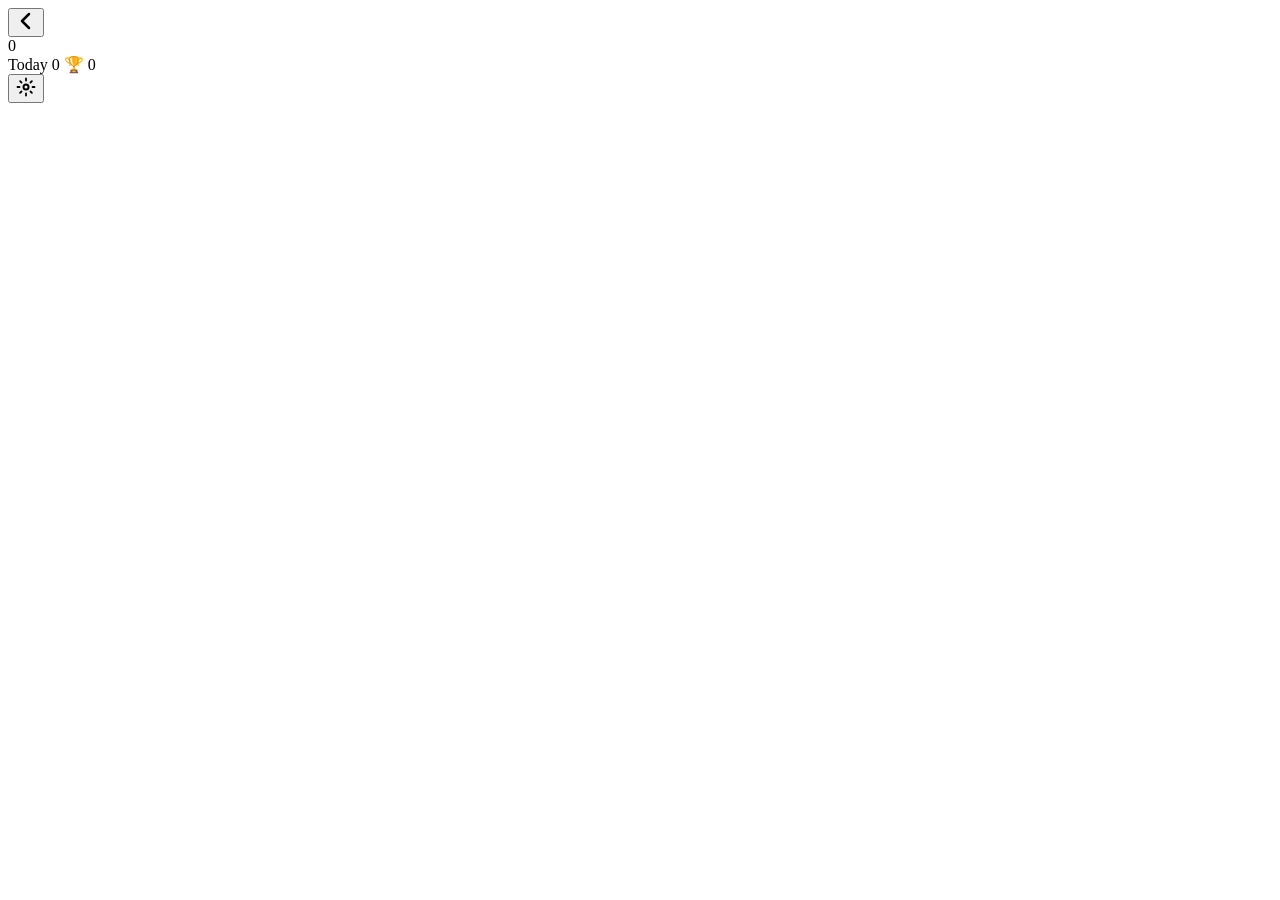
==== index.html @ 977eea9a "rename: game renamed to Burokeshoku - index.html: <title> updated to "Burokeshoku" - README.md: head" ====
<!DOCTYPE html>
<html lang="en">
<head>
  <meta charset="UTF-8">
  <meta name="viewport" content="width=device-width, initial-scale=1.0, maximum-scale=1.0, user-scalable=no">
  <meta name="apple-mobile-web-app-capable" content="yes">
  <meta name="apple-mobile-web-app-status-bar-style" content="default">
  <meta name="theme-color" content="#f2f2f7">
  <title>Burokeshoku</title>
  <link rel="stylesheet" href="styles.css">
</head>
<body>
  <div id="app">

    <!-- Header -->
    <header id="hdr">
      <button class="icon-btn" id="btn-back" aria-label="Back">
        <svg width="20" height="20" viewBox="0 0 20 20" fill="none">
          <path d="M13 3L6 10L13 17" stroke="currentColor" stroke-width="2.5" stroke-linecap="round" stroke-linejoin="round"/>
        </svg>
      </button>
      <div id="score-wrap">
        <div id="score-main">0</div>
        <div id="score-sub">
          <span>Today&nbsp;<span id="today-val">0</span></span>
          <span>🏆&nbsp;<span id="best-val">0</span></span>
        </div>
      </div>
      <button class="icon-btn" id="btn-settings" aria-label="Settings">
        <svg width="20" height="20" viewBox="0 0 20 20" fill="none">
          <circle cx="10" cy="10" r="2.5" stroke="currentColor" stroke-width="2"/>
          <path d="M10 1.5v2M10 16.5v2M1.5 10h2M16.5 10h2M4.1 4.1l1.4 1.4M14.5 14.5l1.4 1.4M4.1 15.9l1.4-1.4M14.5 5.5l1.4-1.4" stroke="currentColor" stroke-width="1.8" stroke-linecap="round"/>
        </svg>
      </button>
    </header>

    <!-- Main play area -->
    <main id="main">

      <!-- Board -->
      <div id="board-wrap">
        <div id="board"></div>
      </div>

      <!-- Training panel (hidden by default) -->
      <div id="training-panel" hidden>
        <div id="health-row">
          <span class="metric" id="m-holes">Holes&nbsp;<b>0</b></span>
          <span class="metric" id="m-lanes">Lanes&nbsp;<b>18</b></span>
          <span class="metric" id="m-centre">Centre&nbsp;<b>ok</b></span>
          <span class="metric" id="m-combo">Combo&nbsp;<b>0</b></span>
        </div>
        <div id="strategy-note"></div>
        <div id="move-eval"></div>
        <div id="train-btns">
          <button class="pill-btn" id="btn-hint">💡 Hint</button>
          <button class="pill-btn" id="btn-restart">↺ Restart</button>
        </div>
      </div>

      <!-- Piece rack -->
      <div id="rack">
        <div class="slot" id="slot-0"></div>
        <div class="slot" id="slot-1"></div>
        <div class="slot" id="slot-2"></div>
      </div>

    </main>

    <!-- Settings overlay -->
    <div id="ov-settings" class="overlay" hidden>
      <div class="ov-card">
        <h2>Settings</h2>
        <label class="tog-row">
          <span>Training Mode</span>
          <span class="tog-wrap">
            <input type="checkbox" id="chk-training">
            <span class="tog-track"><span class="tog-thumb"></span></span>
          </span>
        </label>
        <button class="pill-btn wide" id="btn-done">Done</button>
      </div>
    </div>

    <!-- Game-over overlay -->
    <div id="ov-gameover" class="overlay" hidden>
      <div class="ov-card">
        <h2>Game Over</h2>
        <p id="go-score"></p>
        <p id="go-best"></p>
        <button class="pill-btn wide" id="btn-new">New Game</button>
      </div>
    </div>

  </div><!-- #app -->

  <script src="app.js"></script>
</body>
</html>
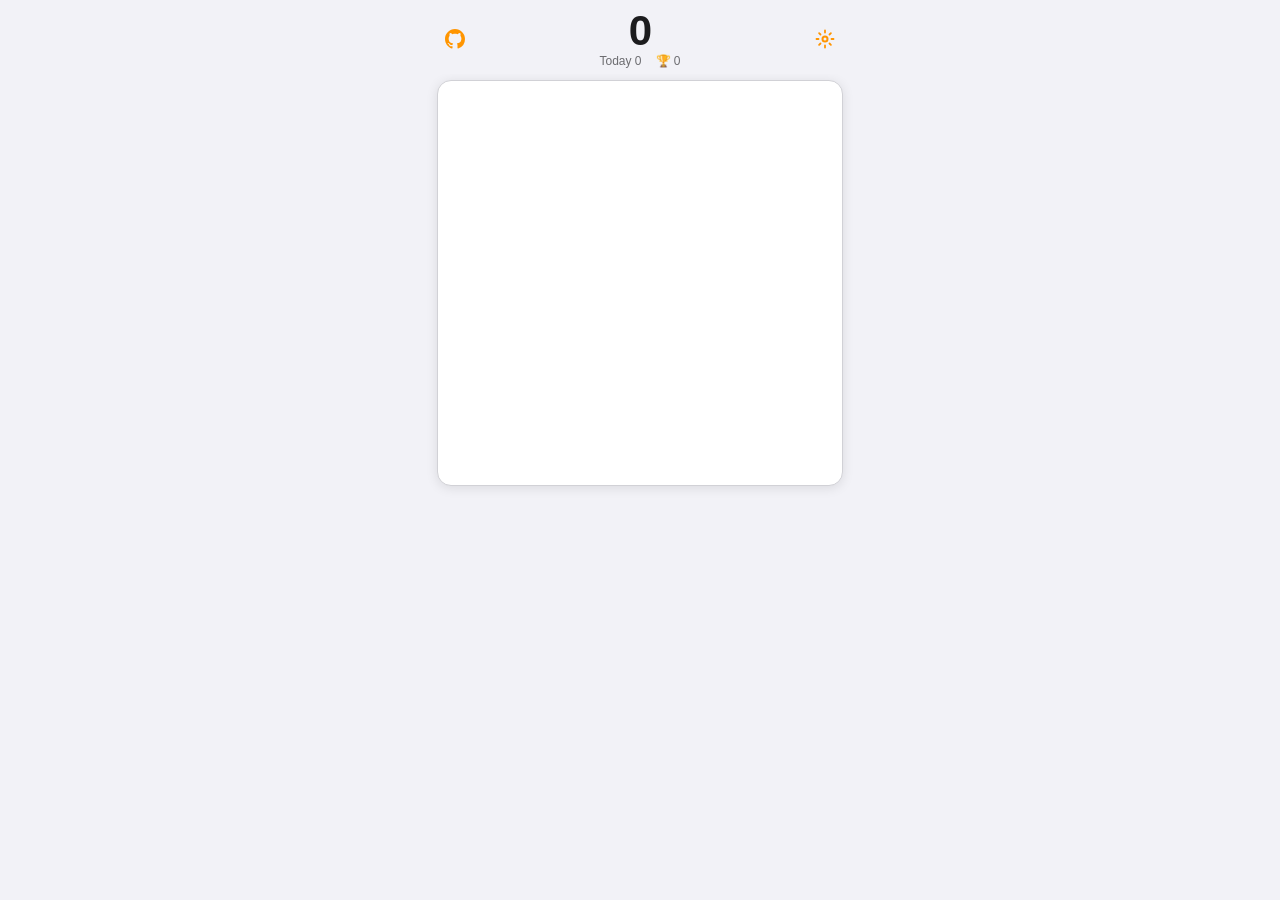
==== commit 1f2bf2e4: "Fix PR preview: drop workflow_run split, use direct pull_request trigger (#12) * Initial plan  * Fix" ====
--- a/index.html
+++ b/index.html
@@ -5,7 +5,11 @@
   <meta name="viewport" content="width=device-width, initial-scale=1.0, maximum-scale=1.0, user-scalable=no">
   <meta name="apple-mobile-web-app-capable" content="yes">
   <meta name="apple-mobile-web-app-status-bar-style" content="default">
+  <meta name="apple-mobile-web-app-title" content="Burokeshoku">
+  <meta name="mobile-web-app-capable" content="yes">
   <meta name="theme-color" content="#f2f2f7">
+  <link rel="manifest" href="manifest.json">
+  <link rel="apple-touch-icon" href="icon-192.png">
   <title>Burokeshoku</title>
   <link rel="stylesheet" href="styles.css">
 </head>
@@ -14,11 +18,11 @@
 
     <!-- Header -->
     <header id="hdr">
-      <button class="icon-btn" id="btn-back" aria-label="Back">
-        <svg width="20" height="20" viewBox="0 0 20 20" fill="none">
-          <path d="M13 3L6 10L13 17" stroke="currentColor" stroke-width="2.5" stroke-linecap="round" stroke-linejoin="round"/>
+      <a class="icon-btn" href="https://github.com/Bigalan09/burokeshoku" target="_blank" rel="noopener noreferrer" aria-label="GitHub repository">
+        <svg width="20" height="20" viewBox="0 0 16 16" fill="currentColor">
+          <path d="M8 0C3.58 0 0 3.58 0 8c0 3.54 2.29 6.53 5.47 7.59.4.07.55-.17.55-.38 0-.19-.01-.82-.01-1.49-2.01.37-2.53-.49-2.69-.94-.09-.23-.48-.94-.82-1.13-.28-.15-.68-.52-.01-.53.63-.01 1.08.58 1.23.82.72 1.21 1.87.87 2.33.66.07-.52.28-.87.51-1.07-1.78-.2-3.64-.89-3.64-3.95 0-.87.31-1.59.82-2.15-.08-.2-.36-1.02.08-2.12 0 0 .67-.21 2.2.82.64-.18 1.32-.27 2-.27s1.36.09 2 .27c1.53-1.04 2.2-.82 2.2-.82.44 1.1.16 1.92.08 2.12.51.56.82 1.27.82 2.15 0 3.07-1.87 3.75-3.65 3.95.29.25.54.73.54 1.48 0 1.07-.01 1.93-.01 2.2 0 .21.15.46.55.38A8.01 8.01 0 0016 8c0-4.42-3.58-8-8-8z"/>
         </svg>
-      </button>
+      </a>
       <div id="score-wrap">
         <div id="score-main">0</div>
         <div id="score-sub">
@@ -59,11 +63,7 @@
       </div>
 
       <!-- Piece rack -->
-      <div id="rack">
-        <div class="slot" id="slot-0"></div>
-        <div class="slot" id="slot-1"></div>
-        <div class="slot" id="slot-2"></div>
-      </div>
+      <div id="rack"></div>
 
     </main>
 
@@ -78,7 +78,43 @@
             <span class="tog-track"><span class="tog-thumb"></span></span>
           </span>
         </label>
+        <label class="tog-row">
+          <span>Extended Pieces</span>
+          <span class="tog-wrap">
+            <input type="checkbox" id="chk-extended">
+            <span class="tog-track"><span class="tog-thumb"></span></span>
+          </span>
+        </label>
+        <label class="tog-row">
+          <span>Dark Mode</span>
+          <span class="tog-wrap">
+            <input type="checkbox" id="chk-dark">
+            <span class="tog-track"><span class="tog-thumb"></span></span>
+          </span>
+        </label>
+        <div class="setting-row">
+          <span>Block Colour</span>
+          <select id="sel-color">
+            <option value="orange">🟠 Orange</option>
+            <option value="blue">🔵 Blue</option>
+            <option value="green">🟢 Green</option>
+            <option value="purple">🟣 Purple</option>
+            <option value="red">🔴 Red</option>
+            <option value="teal">💎 Teal</option>
+            <option value="pink">💗 Pink</option>
+            <option value="random">🎲 Random</option>
+          </select>
+        </div>
+        <div class="setting-row">
+          <span>Pieces per Round</span>
+          <select id="sel-rack">
+            <option value="1">1</option>
+            <option value="2">2</option>
+            <option value="3" selected>3</option>
+          </select>
+        </div>
         <button class="pill-btn wide" id="btn-done">Done</button>
+        <button class="pill-btn wide danger" id="btn-clear-data">🗑️ Clear All Data</button>
       </div>
     </div>
 
@@ -95,5 +131,26 @@
   </div><!-- #app -->
 
   <script src="app.js"></script>
+  <script>
+    if ('serviceWorker' in navigator) {
+      // Capture whether a SW was already controlling this page before we register.
+      // Used below to distinguish a first-install (no reload needed) from an update.
+      const hadController = !!navigator.serviceWorker.controller;
+
+      window.addEventListener('load', () => {
+        navigator.serviceWorker.register('sw.js');
+      });
+
+      // When a new SW takes over (skipWaiting + clients.claim), reload so the
+      // user immediately sees the fresh assets instead of the stale cached ones.
+      let refreshing = false;
+      navigator.serviceWorker.addEventListener('controllerchange', () => {
+        if (hadController && !refreshing) {
+          refreshing = true;
+          window.location.reload();
+        }
+      });
+    }
+  </script>
 </body>
 </html>
--- a/styles.css
+++ b/styles.css
@@ -0,0 +1,356 @@
+/* ===== Reset & base ===== */
+*, *::before, *::after { box-sizing: border-box; margin: 0; padding: 0; }
+
+:root {
+  --bg:        #f2f2f7;
+  --bg-card:   #ffffff;
+  --border:    #d1d1d6;
+  --text:      #1c1c1e;
+  --text-2:    #6c6c70;
+  --accent:    #ff9500;
+  --accent-dk: #e07800;
+  --orange-hi: #ffb340;
+  --cell-alt:  rgba(0,0,0,0.04);
+  --preview-ok:  rgba(80,200,80,0.45);
+  --preview-bad: rgba(220,50,50,0.35);
+  --preview-clr: rgba(255,215,0,0.55);
+  --hint-cell:   rgba(90,150,255,0.55);
+  --radius:    14px;
+  --rack-cell: 18px;
+}
+
+html, body {
+  height: 100%;
+  background: var(--bg);
+  color: var(--text);
+  font-family: -apple-system, BlinkMacSystemFont, "Segoe UI", sans-serif;
+  -webkit-tap-highlight-color: transparent;
+  overflow: hidden;
+  touch-action: none;
+  user-select: none;
+  -webkit-user-select: none;
+}
+
+#app {
+  display: flex;
+  flex-direction: column;
+  height: 100vh;      /* fallback for older browsers */
+  height: 100dvh;     /* dynamic viewport – avoids iOS URL-bar overlap */
+  max-width: 430px;
+  margin: 0 auto;
+  overflow: hidden;
+}
+
+/* ===== Header ===== */
+#hdr {
+  display: flex;
+  align-items: center;
+  padding: 10px 12px 6px;
+  flex-shrink: 0;
+}
+
+.icon-btn {
+  width: 36px;
+  height: 36px;
+  border: none;
+  background: none;
+  color: var(--accent);
+  cursor: pointer;
+  display: flex;
+  align-items: center;
+  justify-content: center;
+  border-radius: 8px;
+  flex-shrink: 0;
+  -webkit-tap-highlight-color: transparent;
+}
+.icon-btn:active { opacity: 0.6; }
+
+#score-wrap {
+  flex: 1;
+  text-align: center;
+}
+
+#score-main {
+  font-size: clamp(32px, 9vw, 42px);
+  font-weight: 700;
+  line-height: 1;
+  color: var(--text);
+  letter-spacing: -1px;
+}
+
+#score-sub {
+  display: flex;
+  justify-content: center;
+  gap: 14px;
+  font-size: 12px;
+  color: var(--text-2);
+  margin-top: 2px;
+}
+
+/* ===== Main ===== */
+#main {
+  flex: 1;
+  display: flex;
+  flex-direction: column;
+  align-items: center;
+  padding: 6px 12px 10px;
+  gap: 8px;
+  overflow: hidden;
+  min-height: 0;
+}
+
+/* ===== Board ===== */
+#board-wrap {
+  flex-shrink: 0;
+  width: min(100%, calc(100dvh - 220px));
+  aspect-ratio: 1;
+  border-radius: var(--radius);
+  background: var(--bg-card);
+  box-shadow: 0 2px 12px rgba(0,0,0,0.10);
+  border: 1.5px solid var(--border);
+  padding: 4px;
+  overflow: hidden;
+}
+
+#board {
+  width: 100%;
+  height: 100%;
+  display: grid;
+  grid-template-columns: repeat(9, 1fr);
+  grid-template-rows: repeat(9, 1fr);
+  gap: 0;
+}
+
+.cell {
+  border: 0.5px solid rgba(0,0,0,0.07);
+  transition: background 0.07s;
+  position: relative;
+}
+
+.cell.cell-alt { background: var(--cell-alt); }
+
+.cell.filled {
+  background: var(--accent);
+  background: linear-gradient(145deg, var(--orange-hi) 0%, var(--accent) 50%, var(--accent-dk) 100%);
+  box-shadow: inset 0 1px 2px rgba(255,255,255,0.45),
+              inset 0 -1px 2px rgba(0,0,0,0.20);
+  border-color: var(--accent-dk);
+  border-radius: 2px;
+}
+
+.cell.preview-ok  { background: var(--preview-ok) !important; border-radius: 2px; }
+.cell.preview-bad { background: var(--preview-bad) !important; border-radius: 2px; }
+.cell.preview-clr { background: var(--preview-clr) !important; border-radius: 2px; }
+.cell.hint-cell   { background: var(--hint-cell) !important; border-radius: 2px; }
+
+/* Box separators – heavier lines every 3 cells */
+.cell[data-c="2"], .cell[data-c="5"] { border-right: 1.5px solid rgba(0,0,0,0.18); }
+.cell[data-r="2"], .cell[data-r="5"] { border-bottom: 1.5px solid rgba(0,0,0,0.18); }
+
+/* Clear animation */
+@keyframes clearPop {
+  0%   { transform: scale(1);    opacity: 1; }
+  40%  { transform: scale(1.15); opacity: 0.9; }
+  100% { transform: scale(0);    opacity: 0; }
+}
+.cell.clearing {
+  animation: clearPop 0.32s ease-in forwards;
+}
+
+/* ===== Training panel ===== */
+#training-panel {
+  width: 100%;
+  background: var(--bg-card);
+  border-radius: var(--radius);
+  border: 1px solid var(--border);
+  padding: 8px 12px;
+  font-size: 13px;
+  flex-shrink: 0;
+}
+
+#health-row {
+  display: flex;
+  gap: 10px;
+  flex-wrap: wrap;
+  margin-bottom: 4px;
+}
+
+.metric {
+  background: var(--bg);
+  border-radius: 6px;
+  padding: 2px 8px;
+  font-size: 12px;
+  color: var(--text-2);
+}
+.metric b { color: var(--text); }
+
+#strategy-note {
+  font-size: 12px;
+  color: var(--text-2);
+  margin: 3px 0;
+  min-height: 16px;
+}
+
+#move-eval {
+  font-size: 12px;
+  color: #2c7a2c;
+  min-height: 14px;
+  margin-bottom: 4px;
+}
+
+#train-btns {
+  display: flex;
+  gap: 8px;
+}
+
+/* ===== Rack ===== */
+#rack {
+  display: flex;
+  justify-content: space-around;
+  align-items: center;
+  width: 100%;
+  flex-shrink: 0;
+  padding: 6px 0;
+  gap: 4px;
+}
+
+.slot {
+  flex: 1;
+  min-height: 80px;
+  display: flex;
+  align-items: center;
+  justify-content: center;
+  cursor: grab;
+  touch-action: none;
+  transition: opacity 0.15s;
+}
+
+.slot.used    { opacity: 0; pointer-events: none; }
+.slot.dragging { opacity: 0.35; }
+.slot.hint-slot .piece-block { box-shadow: 0 0 0 2px #4a90e2, 0 2px 6px rgba(0,0,0,0.25) !important; }
+
+.piece-inner { position: relative; }
+
+.piece-block {
+  position: absolute;
+  background: linear-gradient(145deg, var(--orange-hi) 0%, var(--accent) 55%, var(--accent-dk) 100%);
+  border-radius: 3px;
+  box-shadow: inset 0 1px 2px rgba(255,255,255,0.5),
+              inset 0 -1px 2px rgba(0,0,0,0.20),
+              0 2px 4px rgba(0,0,0,0.18);
+}
+
+/* ===== Drag ghost ===== */
+.ghost {
+  position: fixed;
+  pointer-events: none;
+  z-index: 1000;
+  opacity: 0.88;
+}
+
+.ghost-block {
+  position: absolute;
+  background: linear-gradient(145deg, var(--orange-hi) 0%, var(--accent) 55%, var(--accent-dk) 100%);
+  border-radius: 3px;
+  box-shadow: inset 0 1px 3px rgba(255,255,255,0.5),
+              inset 0 -1px 2px rgba(0,0,0,0.20),
+              0 4px 10px rgba(0,0,0,0.30);
+}
+
+/* ===== Buttons ===== */
+.pill-btn {
+  border: none;
+  background: var(--accent);
+  color: #fff;
+  font-weight: 600;
+  font-size: 13px;
+  padding: 7px 16px;
+  border-radius: 20px;
+  cursor: pointer;
+  -webkit-tap-highlight-color: transparent;
+  transition: opacity 0.1s;
+}
+.pill-btn:active { opacity: 0.75; }
+.pill-btn.wide   { width: 100%; padding: 12px; font-size: 15px; margin-top: 8px; }
+
+/* ===== Overlays ===== */
+.overlay {
+  position: fixed;
+  inset: 0;
+  background: rgba(0,0,0,0.45);
+  display: flex;
+  align-items: center;
+  justify-content: center;
+  z-index: 2000;
+  padding: 24px;
+}
+.overlay[hidden] { display: none; }
+
+.ov-card {
+  background: var(--bg-card);
+  border-radius: var(--radius);
+  padding: 28px 24px 20px;
+  width: 100%;
+  max-width: 320px;
+  text-align: center;
+  box-shadow: 0 8px 32px rgba(0,0,0,0.25);
+}
+
+.ov-card h2 {
+  font-size: 22px;
+  font-weight: 700;
+  margin-bottom: 14px;
+}
+
+.ov-card p {
+  font-size: 16px;
+  color: var(--text-2);
+  margin-bottom: 4px;
+}
+
+/* ===== Toggle switch ===== */
+.tog-row {
+  display: flex;
+  align-items: center;
+  justify-content: space-between;
+  font-size: 15px;
+  padding: 8px 0 4px;
+  cursor: pointer;
+}
+
+.tog-wrap { position: relative; display: inline-flex; align-items: center; }
+.tog-wrap input { opacity: 0; width: 0; height: 0; position: absolute; }
+
+.tog-track {
+  width: 46px;
+  height: 26px;
+  background: #ccc;
+  border-radius: 13px;
+  position: relative;
+  transition: background 0.2s;
+  display: block;
+}
+.tog-thumb {
+  position: absolute;
+  top: 3px; left: 3px;
+  width: 20px; height: 20px;
+  background: #fff;
+  border-radius: 50%;
+  transition: transform 0.2s;
+  box-shadow: 0 1px 4px rgba(0,0,0,0.25);
+}
+input:checked + .tog-track { background: var(--accent); }
+input:checked + .tog-track .tog-thumb { transform: translateX(20px); }
+
+/* ===== Responsive tweaks ===== */
+@media (max-height: 700px) {
+  #score-main { font-size: 28px; }
+  #hdr { padding: 6px 12px 4px; }
+  .slot { min-height: 64px; }
+}
+
+@media (min-width: 430px) {
+  #board-wrap {
+    width: min(100%, calc(100dvh - 230px));
+  }
+}
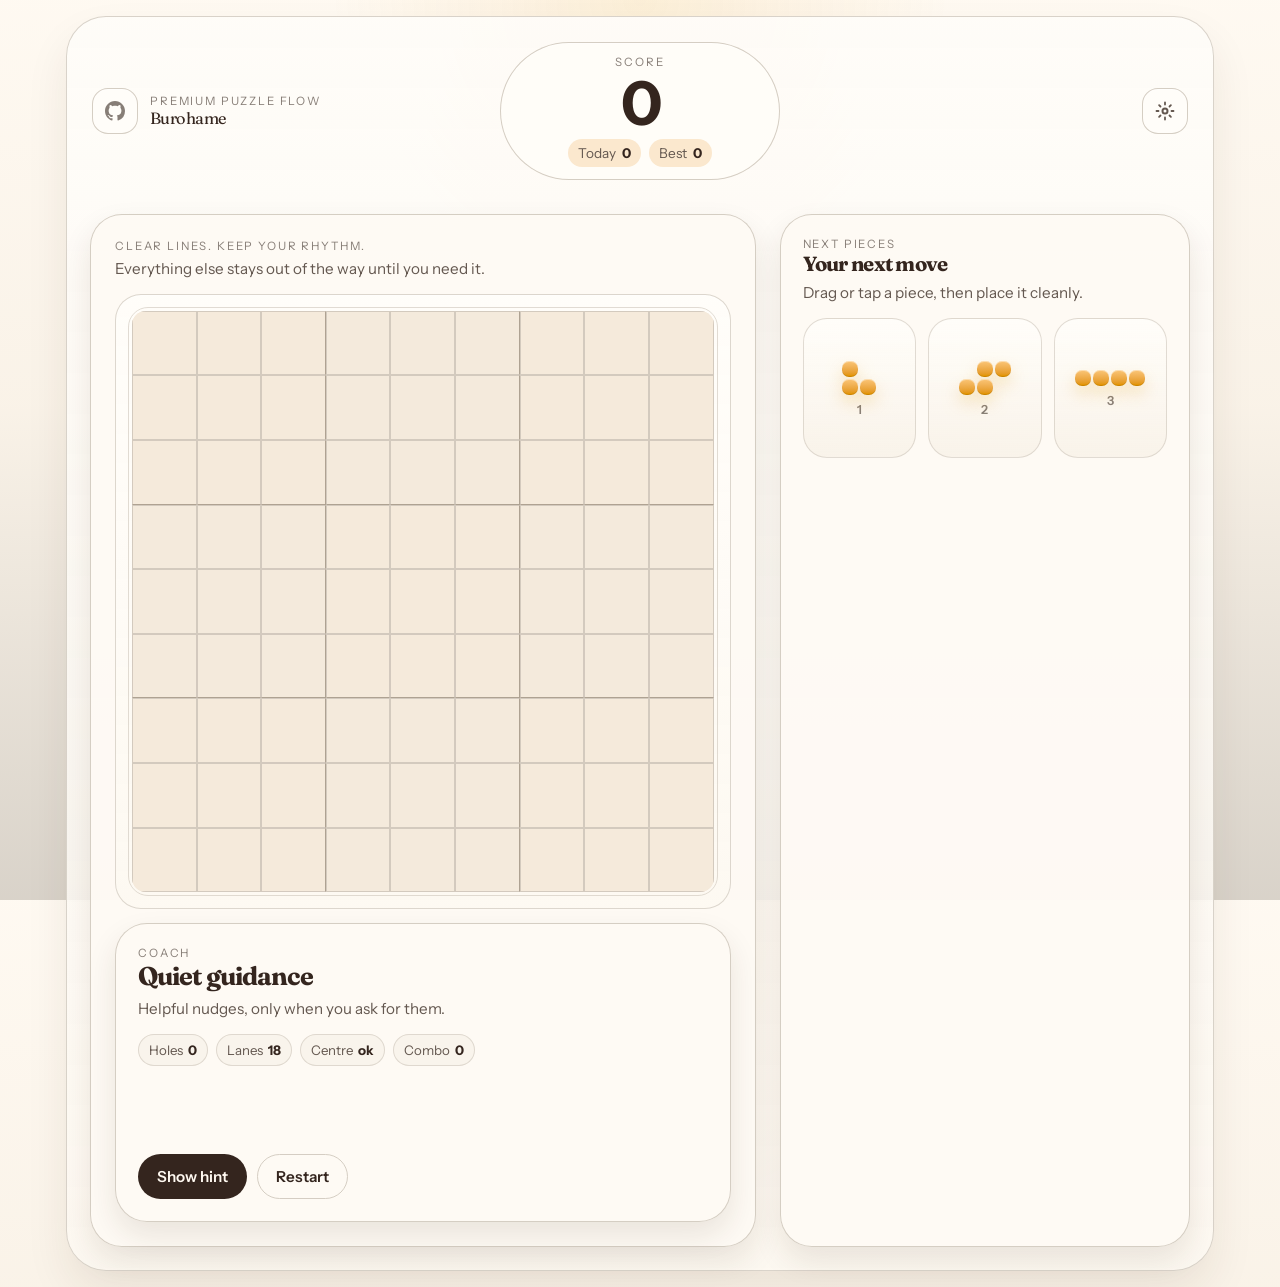
==== commit f96317a1: "feat: redesign the Burohame play experience" ====
--- a/index.html
+++ b/index.html
@@ -5,95 +5,128 @@
   <meta name="viewport" content="width=device-width, initial-scale=1.0, maximum-scale=1.0, user-scalable=no">
   <meta name="apple-mobile-web-app-capable" content="yes">
   <meta name="apple-mobile-web-app-status-bar-style" content="default">
-  <meta name="apple-mobile-web-app-title" content="Burokeshoku">
+  <meta name="apple-mobile-web-app-title" content="Burohame">
   <meta name="mobile-web-app-capable" content="yes">
-  <meta name="theme-color" content="#f2f2f7">
+  <meta name="theme-color" content="#f6f1e8">
   <link rel="manifest" href="manifest.json">
   <link rel="apple-touch-icon" href="icon-192.png">
-  <title>Burokeshoku</title>
+  <link rel="preconnect" href="https://fonts.googleapis.com">
+  <link rel="preconnect" href="https://fonts.gstatic.com" crossorigin>
+  <link href="https://fonts.googleapis.com/css2?family=Fraunces:opsz,wght@9..144,600;9..144,700&family=Instrument+Sans:wght@400;500;600;700&display=swap" rel="stylesheet">
+  <title>Burohame</title>
   <link rel="stylesheet" href="styles.css">
 </head>
 <body>
   <div id="app">
 
-    <!-- Header -->
     <header id="hdr">
-      <a class="icon-btn" href="https://github.com/Bigalan09/burokeshoku" target="_blank" rel="noopener noreferrer" aria-label="GitHub repository">
-        <svg width="20" height="20" viewBox="0 0 16 16" fill="currentColor">
-          <path d="M8 0C3.58 0 0 3.58 0 8c0 3.54 2.29 6.53 5.47 7.59.4.07.55-.17.55-.38 0-.19-.01-.82-.01-1.49-2.01.37-2.53-.49-2.69-.94-.09-.23-.48-.94-.82-1.13-.28-.15-.68-.52-.01-.53.63-.01 1.08.58 1.23.82.72 1.21 1.87.87 2.33.66.07-.52.28-.87.51-1.07-1.78-.2-3.64-.89-3.64-3.95 0-.87.31-1.59.82-2.15-.08-.2-.36-1.02.08-2.12 0 0 .67-.21 2.2.82.64-.18 1.32-.27 2-.27s1.36.09 2 .27c1.53-1.04 2.2-.82 2.2-.82.44 1.1.16 1.92.08 2.12.51.56.82 1.27.82 2.15 0 3.07-1.87 3.75-3.65 3.95.29.25.54.73.54 1.48 0 1.07-.01 1.93-.01 2.2 0 .21.15.46.55.38A8.01 8.01 0 0016 8c0-4.42-3.58-8-8-8z"/>
-        </svg>
-      </a>
-      <div id="score-wrap">
-        <div id="score-main">0</div>
-        <div id="score-sub">
-          <span>Today&nbsp;<span id="today-val">0</span></span>
-          <span>🏆&nbsp;<span id="best-val">0</span></span>
-        </div>
-      </div>
-      <button class="icon-btn" id="btn-settings" aria-label="Settings">
-        <svg width="20" height="20" viewBox="0 0 20 20" fill="none">
-          <circle cx="10" cy="10" r="2.5" stroke="currentColor" stroke-width="2"/>
-          <path d="M10 1.5v2M10 16.5v2M1.5 10h2M16.5 10h2M4.1 4.1l1.4 1.4M14.5 14.5l1.4 1.4M4.1 15.9l1.4-1.4M14.5 5.5l1.4-1.4" stroke="currentColor" stroke-width="1.8" stroke-linecap="round"/>
-        </svg>
-      </button>
-    </header>
-
-    <!-- Main play area -->
-    <main id="main">
-
-      <!-- Board -->
-      <div id="board-wrap">
-        <div id="board"></div>
-      </div>
-
-      <!-- Training panel (hidden by default) -->
-      <div id="training-panel" hidden>
-        <div id="health-row">
-          <span class="metric" id="m-holes">Holes&nbsp;<b>0</b></span>
-          <span class="metric" id="m-lanes">Lanes&nbsp;<b>18</b></span>
-          <span class="metric" id="m-centre">Centre&nbsp;<b>ok</b></span>
-          <span class="metric" id="m-combo">Combo&nbsp;<b>0</b></span>
-        </div>
-        <div id="strategy-note"></div>
-        <div id="move-eval"></div>
-        <div id="train-btns">
-          <button class="pill-btn" id="btn-hint">💡 Hint</button>
-          <button class="pill-btn" id="btn-restart">↺ Restart</button>
+      <div class="header-cluster header-cluster-left">
+        <a class="icon-btn quiet-btn" href="https://github.com/Bigalan09/Burohame" target="_blank" rel="noopener noreferrer" aria-label="GitHub repository">
+          <svg width="20" height="20" viewBox="0 0 16 16" fill="currentColor" aria-hidden="true">
+            <path d="M8 0C3.58 0 0 3.58 0 8c0 3.54 2.29 6.53 5.47 7.59.4.07.55-.17.55-.38 0-.19-.01-.82-.01-1.49-2.01.37-2.53-.49-2.69-.94-.09-.23-.48-.94-.82-1.13-.28-.15-.68-.52-.01-.53.63-.01 1.08.58 1.23.82.72 1.21 1.87.87 2.33.66.07-.52.28-.87.51-1.07-1.78-.2-3.64-.89-3.64-3.95 0-.87.31-1.59.82-2.15-.08-.2-.36-1.02.08-2.12 0 0 .67-.21 2.2.82.64-.18 1.32-.27 2-.27s1.36.09 2 .27c1.53-1.04 2.2-.82 2.2-.82.44 1.1.16 1.92.08 2.12.51.56.82 1.27.82 2.15 0 3.07-1.87 3.75-3.65 3.95.29.25.54.73.54 1.48 0 1.07-.01 1.93-.01 2.2 0 .21.15.46.55.38A8.01 8.01 0 0016 8c0-4.42-3.58-8-8-8z"/>
+          </svg>
+        </a>
+        <div class="brand-lockup" aria-hidden="true">
+          <p class="brand-kicker">Premium puzzle flow</p>
+          <p class="brand-name">Burohame</p>
         </div>
       </div>
 
-      <!-- Piece rack -->
-      <div id="rack"></div>
+      <div id="score-wrap" aria-live="polite">
+        <span class="score-label">Score</span>
+        <div id="score-main">0</div>
+        <div id="score-sub">
+          <span class="score-chip">Today <span id="today-val">0</span></span>
+          <span class="score-chip">Best <span id="best-val">0</span></span>
+        </div>
+      </div>
 
+      <div class="header-cluster header-cluster-right">
+        <button class="icon-btn" id="btn-settings" aria-label="Settings">
+          <svg width="20" height="20" viewBox="0 0 20 20" fill="none" aria-hidden="true">
+            <circle cx="10" cy="10" r="2.5" stroke="currentColor" stroke-width="2"/>
+            <path d="M10 1.5v2M10 16.5v2M1.5 10h2M16.5 10h2M4.1 4.1l1.4 1.4M14.5 14.5l1.4 1.4M4.1 15.9l1.4-1.4M14.5 5.5l1.4-1.4" stroke="currentColor" stroke-width="1.8" stroke-linecap="round"/>
+          </svg>
+        </button>
+      </div>
+    </header>
+
+    <main id="main">
+      <section id="play-shell" aria-label="Game board and tools">
+        <div id="board-stage">
+          <div class="stage-copy">
+            <p class="eyebrow">Clear lines. Keep your rhythm.</p>
+            <p class="stage-note">Everything else stays out of the way until you need it.</p>
+          </div>
+
+          <div id="board-wrap">
+            <div id="board"></div>
+          </div>
+        </div>
+
+        <div id="coach-panel" hidden>
+          <div class="panel-heading">
+            <div>
+              <p class="panel-kicker">Coach</p>
+              <h2>Quiet guidance</h2>
+            </div>
+            <p class="panel-caption">Helpful nudges, only when you ask for them.</p>
+          </div>
+          <div id="health-row">
+            <span class="metric" id="m-holes">Holes <b>0</b></span>
+            <span class="metric" id="m-lanes">Lanes <b>18</b></span>
+            <span class="metric" id="m-centre">Centre <b>ok</b></span>
+            <span class="metric" id="m-combo">Combo <b>0</b></span>
+          </div>
+          <div id="strategy-note"></div>
+          <div id="move-eval"></div>
+          <div id="train-btns">
+            <button class="pill-btn" id="btn-hint">Show hint</button>
+            <button class="pill-btn pill-btn-secondary" id="btn-restart">Restart</button>
+          </div>
+        </div>
+      </section>
+
+      <section id="rack-panel" aria-label="Next pieces">
+        <div class="panel-heading panel-heading-compact">
+          <div>
+            <p class="panel-kicker">Next pieces</p>
+            <h2>Your next move</h2>
+          </div>
+          <p class="panel-caption">Drag or tap a piece, then place it cleanly.</p>
+        </div>
+        <div id="rack"></div>
+      </section>
     </main>
 
-    <!-- Settings overlay -->
     <div id="ov-settings" class="overlay" hidden>
       <div class="ov-card">
+        <p class="panel-kicker">Adjust your session</p>
         <h2>Settings</h2>
+        <p class="overlay-intro">Keep the board simple, then bring in deeper coaching or theme changes when you want them.</p>
         <label class="tog-row">
-          <span>Training Mode</span>
+          <span>Coach mode</span>
           <span class="tog-wrap">
-            <input type="checkbox" id="chk-training">
+            <input type="checkbox" id="chk-coach">
             <span class="tog-track"><span class="tog-thumb"></span></span>
           </span>
         </label>
         <label class="tog-row">
-          <span>Extended Pieces</span>
+          <span>Extended pieces</span>
           <span class="tog-wrap">
             <input type="checkbox" id="chk-extended">
             <span class="tog-track"><span class="tog-thumb"></span></span>
           </span>
         </label>
         <label class="tog-row">
-          <span>Dark Mode</span>
+          <span>Dark mode</span>
           <span class="tog-wrap">
             <input type="checkbox" id="chk-dark">
             <span class="tog-track"><span class="tog-thumb"></span></span>
           </span>
         </label>
         <div class="setting-row">
-          <span>Block Colour</span>
+          <span>Block colour</span>
           <select id="sel-color">
             <option value="orange">🟠 Orange</option>
             <option value="blue">🔵 Blue</option>
@@ -106,7 +139,7 @@
           </select>
         </div>
         <div class="setting-row">
-          <span>Pieces per Round</span>
+          <span>Pieces per round</span>
           <select id="sel-rack">
             <option value="1">1</option>
             <option value="2">2</option>
@@ -114,35 +147,32 @@
           </select>
         </div>
         <button class="pill-btn wide" id="btn-done">Done</button>
-        <button class="pill-btn wide danger" id="btn-clear-data">🗑️ Clear All Data</button>
+        <button class="pill-btn wide danger" id="btn-clear-data">Clear saved data</button>
       </div>
     </div>
 
-    <!-- Game-over overlay -->
     <div id="ov-gameover" class="overlay" hidden>
       <div class="ov-card">
-        <h2>Game Over</h2>
+        <p class="panel-kicker">Round complete</p>
+        <h2>Game over</h2>
+        <p class="overlay-intro">Take a breath, then go straight back in.</p>
         <p id="go-score"></p>
         <p id="go-best"></p>
-        <button class="pill-btn wide" id="btn-new">New Game</button>
+        <button class="pill-btn wide" id="btn-new">Start a new game</button>
       </div>
     </div>
 
-  </div><!-- #app -->
+  </div>
 
   <script src="app.js"></script>
   <script>
     if ('serviceWorker' in navigator) {
-      // Capture whether a SW was already controlling this page before we register.
-      // Used below to distinguish a first-install (no reload needed) from an update.
       const hadController = !!navigator.serviceWorker.controller;
 
       window.addEventListener('load', () => {
         navigator.serviceWorker.register('sw.js');
       });
 
-      // When a new SW takes over (skipWaiting + clients.claim), reload so the
-      // user immediately sees the fresh assets instead of the stale cached ones.
       let refreshing = false;
       navigator.serviceWorker.addEventListener('controllerchange', () => {
         if (hadController && !refreshing) {
--- a/styles.css
+++ b/styles.css
@@ -1,29 +1,88 @@
-/* ===== Reset & base ===== */
-*, *::before, *::after { box-sizing: border-box; margin: 0; padding: 0; }
+/* ===== Reset ===== */
+*, *::before, *::after {
+  box-sizing: border-box;
+  margin: 0;
+  padding: 0;
+}
 
 :root {
-  --bg:        #f2f2f7;
-  --bg-card:   #ffffff;
-  --border:    #d1d1d6;
-  --text:      #1c1c1e;
-  --text-2:    #6c6c70;
-  --accent:    #ff9500;
-  --accent-dk: #e07800;
-  --orange-hi: #ffb340;
-  --cell-alt:  rgba(0,0,0,0.04);
-  --preview-ok:  rgba(80,200,80,0.45);
-  --preview-bad: rgba(220,50,50,0.35);
-  --preview-clr: rgba(255,215,0,0.55);
-  --hint-cell:   rgba(90,150,255,0.55);
-  --radius:    14px;
-  --rack-cell: 18px;
+  color-scheme: light;
+  --bg: oklch(0.965 0.016 78);
+  --bg-elevated: oklch(0.985 0.012 78);
+  --bg-strong: oklch(0.942 0.02 78);
+  --surface: oklch(0.985 0.01 80 / 0.88);
+  --surface-strong: oklch(0.994 0.008 82 / 0.96);
+  --surface-soft: oklch(0.955 0.016 78 / 0.74);
+  --border: oklch(0.84 0.018 78 / 0.9);
+  --border-strong: oklch(0.73 0.024 78 / 0.9);
+  --text: oklch(0.28 0.026 48);
+  --text-soft: oklch(0.47 0.02 58);
+  --text-faint: oklch(0.6 0.015 60);
+  --shadow-soft: 0 22px 44px rgba(58, 38, 16, 0.08);
+  --shadow-card: 0 14px 30px rgba(58, 38, 16, 0.1);
+  --accent: oklch(0.72 0.16 72);
+  --accent-dk: oklch(0.61 0.14 72);
+  --accent-hi: oklch(0.81 0.15 76);
+  --accent-soft: oklch(0.94 0.04 76);
+  --preview-ok: oklch(0.86 0.12 145 / 0.6);
+  --preview-bad: oklch(0.77 0.12 26 / 0.45);
+  --preview-clr: oklch(0.88 0.14 98 / 0.6);
+  --hint-cell: oklch(0.84 0.1 255 / 0.6);
+  --hint-cell-2: oklch(0.84 0.14 72 / 0.62);
+  --hint-cell-3: oklch(0.85 0.11 155 / 0.62);
+  --board-line: oklch(0.81 0.018 74 / 0.75);
+  --board-line-strong: oklch(0.64 0.028 72 / 0.75);
+  --radius-xl: 32px;
+  --radius-lg: 24px;
+  --radius-md: 18px;
+  --radius-sm: 14px;
+  --app-width: 1180px;
+}
+
+[data-color="orange"] { --accent: oklch(0.72 0.16 72); --accent-dk: oklch(0.61 0.14 72); --accent-hi: oklch(0.81 0.15 76); --accent-soft: oklch(0.94 0.04 76); }
+[data-color="blue"]   { --accent: oklch(0.67 0.16 251); --accent-dk: oklch(0.56 0.13 251); --accent-hi: oklch(0.78 0.12 240); --accent-soft: oklch(0.93 0.03 244); }
+[data-color="green"]  { --accent: oklch(0.73 0.16 150); --accent-dk: oklch(0.61 0.13 150); --accent-hi: oklch(0.82 0.12 154); --accent-soft: oklch(0.94 0.03 154); }
+[data-color="purple"] { --accent: oklch(0.69 0.17 315); --accent-dk: oklch(0.58 0.14 315); --accent-hi: oklch(0.8 0.11 316); --accent-soft: oklch(0.94 0.03 316); }
+[data-color="red"]    { --accent: oklch(0.67 0.2 24);  --accent-dk: oklch(0.56 0.16 24);  --accent-hi: oklch(0.79 0.12 24);  --accent-soft: oklch(0.94 0.04 24); }
+[data-color="teal"]   { --accent: oklch(0.74 0.12 210); --accent-dk: oklch(0.61 0.1 210); --accent-hi: oklch(0.84 0.08 205); --accent-soft: oklch(0.94 0.025 205); }
+[data-color="pink"]   { --accent: oklch(0.72 0.18 350); --accent-dk: oklch(0.6 0.15 350); --accent-hi: oklch(0.82 0.12 352); --accent-soft: oklch(0.945 0.03 350); }
+
+[data-theme="dark"] {
+  color-scheme: dark;
+  --bg: oklch(0.19 0.015 58);
+  --bg-elevated: oklch(0.24 0.018 58);
+  --bg-strong: oklch(0.29 0.016 58);
+  --surface: oklch(0.27 0.014 58 / 0.92);
+  --surface-strong: oklch(0.32 0.014 58 / 0.96);
+  --surface-soft: oklch(0.31 0.014 58 / 0.72);
+  --border: oklch(0.4 0.014 58 / 0.9);
+  --border-strong: oklch(0.54 0.02 72 / 0.8);
+  --text: oklch(0.95 0.01 80);
+  --text-soft: oklch(0.78 0.013 76);
+  --text-faint: oklch(0.62 0.012 72);
+  --shadow-soft: 0 24px 50px rgba(0, 0, 0, 0.35);
+  --shadow-card: 0 18px 36px rgba(0, 0, 0, 0.34);
+  --accent-soft: color-mix(in oklab, var(--accent) 18%, transparent);
+  --preview-ok: oklch(0.76 0.11 145 / 0.5);
+  --preview-bad: oklch(0.68 0.13 26 / 0.4);
+  --preview-clr: oklch(0.8 0.15 98 / 0.52);
+  --hint-cell: oklch(0.73 0.12 255 / 0.48);
+  --hint-cell-2: oklch(0.78 0.13 72 / 0.48);
+  --hint-cell-3: oklch(0.76 0.12 155 / 0.48);
+  --board-line: oklch(0.39 0.012 72 / 0.8);
+  --board-line-strong: oklch(0.55 0.022 72 / 0.72);
 }
 
 html, body {
   height: 100%;
-  background: var(--bg);
+}
+
+body {
+  background:
+    radial-gradient(circle at top, color-mix(in oklab, var(--accent) 11%, transparent), transparent 28%),
+    linear-gradient(180deg, var(--bg-elevated) 0%, var(--bg) 45%, color-mix(in oklab, var(--bg) 90%, black) 100%);
   color: var(--text);
-  font-family: -apple-system, BlinkMacSystemFont, "Segoe UI", sans-serif;
+  font-family: "Instrument Sans", "Segoe UI", sans-serif;
   -webkit-tap-highlight-color: transparent;
   overflow: hidden;
   touch-action: none;
@@ -31,85 +90,236 @@
   -webkit-user-select: none;
 }
 
+button,
+select,
+input {
+  font: inherit;
+}
+
 #app {
+  position: relative;
   display: flex;
   flex-direction: column;
-  height: 100vh;      /* fallback for older browsers */
-  height: 100dvh;     /* dynamic viewport – avoids iOS URL-bar overlap */
-  max-width: 430px;
+  min-height: 100vh;
+  min-height: 100dvh;
+  max-width: var(--app-width);
   margin: 0 auto;
-  overflow: hidden;
-}
-
-/* ===== Header ===== */
+  padding: clamp(12px, 2.5vw, 28px);
+  gap: clamp(12px, 2vw, 20px);
+}
+
+#app::before {
+  content: "";
+  position: absolute;
+  inset: clamp(8px, 2vw, 16px);
+  border-radius: calc(var(--radius-xl) + 8px);
+  border: 1px solid color-mix(in oklab, var(--border) 90%, white 10%);
+  background: linear-gradient(180deg, color-mix(in oklab, var(--surface) 58%, white 42%), color-mix(in oklab, var(--surface) 92%, transparent));
+  box-shadow: var(--shadow-soft);
+  z-index: 0;
+  pointer-events: none;
+}
+
+#hdr,
+#main {
+  position: relative;
+  z-index: 1;
+}
+
 #hdr {
+  display: grid;
+  grid-template-columns: minmax(0, 1fr) auto minmax(0, 1fr);
+  align-items: center;
+  gap: 12px;
+  padding: clamp(8px, 1.4vw, 14px);
+}
+
+.header-cluster {
   display: flex;
   align-items: center;
-  padding: 10px 12px 6px;
-  flex-shrink: 0;
+  gap: 12px;
+  min-width: 0;
+}
+
+.header-cluster-right {
+  justify-content: flex-end;
+}
+
+.brand-lockup {
+  min-width: 0;
+}
+
+.brand-kicker,
+.panel-kicker,
+.eyebrow,
+.score-label {
+  font-size: 0.72rem;
+  letter-spacing: 0.16em;
+  text-transform: uppercase;
+  color: var(--text-faint);
+}
+
+.brand-name,
+.stage-copy h1,
+.panel-heading h2,
+.ov-card h2 {
+  font-family: "Fraunces", Georgia, serif;
+  letter-spacing: -0.035em;
+}
+
+.brand-name {
+  font-size: 1.02rem;
+  color: var(--text);
 }
 
 .icon-btn {
-  width: 36px;
-  height: 36px;
-  border: none;
-  background: none;
-  color: var(--accent);
-  cursor: pointer;
-  display: flex;
+  width: 46px;
+  height: 46px;
+  display: inline-flex;
   align-items: center;
   justify-content: center;
-  border-radius: 8px;
-  flex-shrink: 0;
-  -webkit-tap-highlight-color: transparent;
-}
-.icon-btn:active { opacity: 0.6; }
+  border-radius: 16px;
+  border: 1px solid var(--border);
+  background: color-mix(in oklab, var(--surface-strong) 85%, white 15%);
+  color: var(--text-soft);
+  box-shadow: inset 0 1px 0 rgba(255, 255, 255, 0.5);
+  cursor: pointer;
+  transition: transform 0.18s ease, border-color 0.18s ease, color 0.18s ease, background 0.18s ease;
+}
+
+a.icon-btn {
+  text-decoration: none;
+}
+
+.quiet-btn {
+  color: var(--text-faint);
+}
+
+.icon-btn:active {
+  transform: scale(0.96);
+}
+
+.icon-btn:hover,
+.icon-btn:focus-visible {
+  color: var(--text);
+  border-color: var(--border-strong);
+  outline: none;
+}
 
 #score-wrap {
-  flex: 1;
+  display: grid;
+  justify-items: center;
+  gap: 6px;
+  min-width: min(48vw, 280px);
+  padding: 12px 16px;
+  border: 1px solid var(--border);
+  border-radius: 999px;
+  background: color-mix(in oklab, var(--surface-strong) 88%, white 12%);
+  box-shadow: inset 0 1px 0 rgba(255, 255, 255, 0.46);
   text-align: center;
 }
 
 #score-main {
-  font-size: clamp(32px, 9vw, 42px);
+  font-size: clamp(2rem, 5vw, 3.8rem);
   font-weight: 700;
-  line-height: 1;
+  line-height: 0.95;
+  letter-spacing: -0.06em;
   color: var(--text);
-  letter-spacing: -1px;
 }
 
 #score-sub {
   display: flex;
+  flex-wrap: wrap;
   justify-content: center;
+  gap: 8px;
+}
+
+.score-chip {
+  display: inline-flex;
+  gap: 6px;
+  align-items: center;
+  padding: 6px 10px;
+  border-radius: 999px;
+  background: var(--accent-soft);
+  color: var(--text-soft);
+  font-size: 0.85rem;
+}
+
+.score-chip span {
+  color: var(--text);
+  font-weight: 700;
+}
+
+#main {
+  display: grid;
+  grid-template-columns: minmax(0, 1.2fr) minmax(280px, 0.74fr);
+  gap: clamp(14px, 2vw, 24px);
+  flex: 1;
+  min-height: 0;
+  padding: 0 clamp(6px, 1vw, 12px) clamp(8px, 1vw, 12px);
+}
+
+#play-shell,
+#rack-panel,
+#coach-panel,
+.ov-card {
+  border: 1px solid var(--border);
+  border-radius: var(--radius-xl);
+  background: color-mix(in oklab, var(--surface) 92%, white 8%);
+  box-shadow: var(--shadow-card);
+}
+
+#play-shell {
+  display: grid;
+  grid-template-columns: minmax(0, 1fr);
   gap: 14px;
-  font-size: 12px;
-  color: var(--text-2);
-  margin-top: 2px;
-}
-
-/* ===== Main ===== */
-#main {
-  flex: 1;
-  display: flex;
-  flex-direction: column;
-  align-items: center;
-  padding: 6px 12px 10px;
-  gap: 8px;
+  padding: clamp(16px, 2vw, 24px);
+  min-height: 0;
+}
+
+#board-stage {
+  display: grid;
+  gap: 14px;
+  min-height: 0;
+}
+
+.stage-copy {
+  display: grid;
+  gap: 5px;
+  max-width: 40ch;
+}
+
+.stage-note,
+.panel-caption,
+#strategy-note,
+.ov-card p,
+.overlay-intro {
+  font-size: 0.95rem;
+  line-height: 1.45;
+  color: var(--text-soft);
+}
+
+#board-wrap {
+  position: relative;
+  width: min(100%, min(78vh, 720px));
+  margin: 0 auto;
+  aspect-ratio: 1;
+  padding: clamp(10px, 1.6vw, 16px);
+  border-radius: calc(var(--radius-xl) - 6px);
+  background:
+    linear-gradient(180deg, color-mix(in oklab, var(--surface-strong) 76%, white 24%), color-mix(in oklab, var(--surface) 94%, var(--bg-strong)));
+  border: 1px solid color-mix(in oklab, var(--border) 82%, white 18%);
+  box-shadow: inset 0 1px 0 rgba(255, 255, 255, 0.5);
   overflow: hidden;
-  min-height: 0;
-}
-
-/* ===== Board ===== */
-#board-wrap {
-  flex-shrink: 0;
-  width: min(100%, calc(100dvh - 220px));
-  aspect-ratio: 1;
-  border-radius: var(--radius);
-  background: var(--bg-card);
-  box-shadow: 0 2px 12px rgba(0,0,0,0.10);
-  border: 1.5px solid var(--border);
-  padding: 4px;
-  overflow: hidden;
+}
+
+#board-wrap::before {
+  content: "";
+  position: absolute;
+  inset: clamp(8px, 1vw, 12px);
+  border-radius: calc(var(--radius-lg) - 4px);
+  border: 1px solid color-mix(in oklab, var(--border) 72%, transparent);
+  pointer-events: none;
 }
 
 #board {
@@ -119,238 +329,684 @@
   grid-template-columns: repeat(9, 1fr);
   grid-template-rows: repeat(9, 1fr);
   gap: 0;
+  border-radius: calc(var(--radius-lg) - 10px);
+  overflow: hidden;
+  background: color-mix(in oklab, var(--bg-strong) 88%, var(--accent-soft));
 }
 
 .cell {
-  border: 0.5px solid rgba(0,0,0,0.07);
-  transition: background 0.07s;
   position: relative;
-}
-
-.cell.cell-alt { background: var(--cell-alt); }
+  border: 0.5px solid var(--board-line);
+  background: transparent;
+  transition: background 0.08s linear;
+}
+
+.cell::after {
+  content: "";
+  position: absolute;
+  inset: 0;
+  border: 1px solid transparent;
+  pointer-events: none;
+}
+
+.cell.cell-alt {
+  background: color-mix(in oklab, var(--accent-soft) 18%, var(--bg-strong));
+}
 
 .cell.filled {
-  background: var(--accent);
-  background: linear-gradient(145deg, var(--orange-hi) 0%, var(--accent) 50%, var(--accent-dk) 100%);
-  box-shadow: inset 0 1px 2px rgba(255,255,255,0.45),
-              inset 0 -1px 2px rgba(0,0,0,0.20);
-  border-color: var(--accent-dk);
-  border-radius: 2px;
-}
-
-.cell.preview-ok  { background: var(--preview-ok) !important; border-radius: 2px; }
-.cell.preview-bad { background: var(--preview-bad) !important; border-radius: 2px; }
-.cell.preview-clr { background: var(--preview-clr) !important; border-radius: 2px; }
-.cell.hint-cell   { background: var(--hint-cell) !important; border-radius: 2px; }
-
-/* Box separators – heavier lines every 3 cells */
-.cell[data-c="2"], .cell[data-c="5"] { border-right: 1.5px solid rgba(0,0,0,0.18); }
-.cell[data-r="2"], .cell[data-r="5"] { border-bottom: 1.5px solid rgba(0,0,0,0.18); }
-
-/* Clear animation */
-@keyframes clearPop {
-  0%   { transform: scale(1);    opacity: 1; }
-  40%  { transform: scale(1.15); opacity: 0.9; }
-  100% { transform: scale(0);    opacity: 0; }
-}
+  background: linear-gradient(180deg, color-mix(in oklab, var(--accent-hi) 70%, white 30%), var(--accent));
+  box-shadow:
+    inset 0 1px 0 rgba(255, 255, 255, 0.36),
+    inset 0 -1px 0 rgba(0, 0, 0, 0.1);
+  border-color: color-mix(in oklab, var(--accent-dk) 72%, black 28%);
+}
+
+.cell.preview-ok  { background: var(--preview-ok) !important; }
+.cell.preview-bad { background: var(--preview-bad) !important; }
+.cell.preview-clr { background: var(--preview-clr) !important; }
+.cell.hint-cell   { background: var(--hint-cell) !important; }
+.cell.hint-cell-2 { background: var(--hint-cell-2) !important; }
+.cell.hint-cell-3 { background: var(--hint-cell-3) !important; }
+
+.cell[data-c="2"], .cell[data-c="5"] { border-right: 1.5px solid var(--board-line-strong); }
+.cell[data-r="2"], .cell[data-r="5"] { border-bottom: 1.5px solid var(--board-line-strong); }
+
+@keyframes placePop {
+  0% { transform: scale(0.7); opacity: 0.5; }
+  100% { transform: scale(1); opacity: 1; }
+}
+
+.cell.just-placed {
+  animation: placePop 0.22s cubic-bezier(0.16, 1, 0.3, 1) forwards;
+  z-index: 1;
+}
+
+@keyframes clearFlash {
+  0% { transform: scale(1); opacity: 1; }
+  30% { transform: scale(1.04); opacity: 0.94; background: color-mix(in oklab, var(--accent-hi) 35%, white 65%); }
+  100% { transform: scale(0); opacity: 0; }
+}
+
 .cell.clearing {
-  animation: clearPop 0.32s ease-in forwards;
-}
-
-/* ===== Training panel ===== */
-#training-panel {
-  width: 100%;
-  background: var(--bg-card);
-  border-radius: var(--radius);
-  border: 1px solid var(--border);
-  padding: 8px 12px;
-  font-size: 13px;
-  flex-shrink: 0;
+  animation: clearFlash 0.38s cubic-bezier(0.16, 1, 0.3, 1) forwards;
+  z-index: 2;
+}
+
+@keyframes scoreBump {
+  0% { transform: scale(1); }
+  40% { transform: scale(1.05); }
+  100% { transform: scale(1); }
+}
+
+#score-main.bump {
+  animation: scoreBump 0.3s cubic-bezier(0.16, 1, 0.3, 1);
+}
+
+@keyframes pieceIn {
+  0% { transform: translateY(8px) scale(0.92); opacity: 0; }
+  100% { transform: translateY(0) scale(1); opacity: 1; }
+}
+
+.slot .piece-inner.entering {
+  animation: pieceIn 0.28s cubic-bezier(0.16, 1, 0.3, 1) forwards;
+}
+
+@keyframes comboFloat {
+  0% { transform: translateX(-50%) translateY(0) scale(0.85); opacity: 0; }
+  15% { transform: translateX(-50%) translateY(-8px) scale(1); opacity: 1; }
+  70% { transform: translateX(-50%) translateY(-32px) scale(1); opacity: 1; }
+  100% { transform: translateX(-50%) translateY(-50px) scale(0.96); opacity: 0; }
+}
+
+.combo-popup {
+  position: fixed;
+  left: 50%;
+  transform: translateX(-50%);
+  padding: 8px 16px;
+  border-radius: 999px;
+  background: color-mix(in oklab, var(--text) 92%, var(--accent) 8%);
+  color: var(--bg-elevated);
+  font-size: 0.95rem;
+  font-weight: 700;
+  box-shadow: 0 12px 24px rgba(0, 0, 0, 0.18);
+  pointer-events: none;
+  z-index: 3000;
+  animation: comboFloat 0.9s ease-out forwards;
+  white-space: nowrap;
+}
+
+@keyframes pointsFloat {
+  0% { transform: translateY(0) scale(0.8); opacity: 0; }
+  15% { transform: translateY(-6px) scale(1); opacity: 1; }
+  80% { transform: translateY(-28px) scale(1); opacity: 0.82; }
+  100% { transform: translateY(-42px) scale(0.96); opacity: 0; }
+}
+
+.points-popup {
+  position: fixed;
+  left: 50%;
+  transform: translateX(-50%);
+  font-weight: 700;
+  font-size: 0.98rem;
+  color: var(--accent-dk);
+  pointer-events: none;
+  z-index: 3000;
+  animation: pointsFloat 0.75s ease-out forwards;
+  white-space: nowrap;
+}
+
+@keyframes overlayFadeIn {
+  from { opacity: 0; }
+  to { opacity: 1; }
+}
+
+@keyframes cardSlideIn {
+  from { transform: translateY(18px) scale(0.96); opacity: 0; }
+  to { transform: translateY(0) scale(1); opacity: 1; }
+}
+
+.overlay.show {
+  animation: overlayFadeIn 0.24s ease-out forwards;
+}
+
+.overlay.show .ov-card {
+  animation: cardSlideIn 0.28s cubic-bezier(0.16, 1, 0.3, 1) forwards;
+}
+
+@keyframes slotShrink {
+  0% { transform: scale(1); opacity: 1; }
+  100% { transform: scale(0.7); opacity: 0; }
+}
+
+.slot.shrinking {
+  animation: slotShrink 0.2s cubic-bezier(0.4, 0, 1, 1) forwards;
+  pointer-events: none;
+}
+
+#coach-panel,
+#rack-panel {
+  display: grid;
+  align-content: start;
+  gap: 14px;
+  padding: clamp(16px, 2vw, 22px);
+}
+
+.panel-heading {
+  display: grid;
+  gap: 6px;
+}
+
+.panel-heading h2 {
+  font-size: clamp(1.4rem, 2vw, 2rem);
+  color: var(--text);
+}
+
+.panel-heading-compact h2 {
+  font-size: clamp(1.2rem, 1.6vw, 1.5rem);
 }
 
 #health-row {
   display: flex;
-  gap: 10px;
   flex-wrap: wrap;
-  margin-bottom: 4px;
+  gap: 8px;
 }
 
 .metric {
-  background: var(--bg);
-  border-radius: 6px;
-  padding: 2px 8px;
-  font-size: 12px;
-  color: var(--text-2);
-}
-.metric b { color: var(--text); }
+  display: inline-flex;
+  align-items: center;
+  gap: 5px;
+  padding: 7px 10px;
+  border-radius: 999px;
+  background: color-mix(in oklab, var(--surface-soft) 86%, white 14%);
+  color: var(--text-soft);
+  font-size: 0.83rem;
+  border: 1px solid color-mix(in oklab, var(--border) 72%, transparent);
+}
+
+.metric b {
+  color: var(--text);
+}
 
 #strategy-note {
-  font-size: 12px;
-  color: var(--text-2);
-  margin: 3px 0;
-  min-height: 16px;
+  min-height: 1.5em;
 }
 
 #move-eval {
-  font-size: 12px;
-  color: #2c7a2c;
-  min-height: 14px;
-  margin-bottom: 4px;
+  min-height: 1.5em;
+  color: color-mix(in oklab, var(--accent-dk) 74%, var(--text) 26%);
+  font-size: 0.94rem;
 }
 
 #train-btns {
   display: flex;
-  gap: 8px;
-}
-
-/* ===== Rack ===== */
+  flex-wrap: wrap;
+  gap: 10px;
+}
+
 #rack {
+  display: grid;
+  grid-template-columns: repeat(3, minmax(0, 1fr));
+  gap: 12px;
+  min-height: 0;
+}
+
+.slot {
+  position: relative;
   display: flex;
-  justify-content: space-around;
-  align-items: center;
-  width: 100%;
-  flex-shrink: 0;
-  padding: 6px 0;
-  gap: 4px;
-}
-
-.slot {
-  flex: 1;
-  min-height: 80px;
-  display: flex;
+  flex-direction: column;
   align-items: center;
   justify-content: center;
+  gap: 8px;
+  min-height: 140px;
+  padding: 12px 8px;
+  border-radius: var(--radius-lg);
+  border: 1px solid color-mix(in oklab, var(--border) 72%, transparent);
+  background: linear-gradient(180deg, color-mix(in oklab, var(--surface-strong) 74%, white 26%), color-mix(in oklab, var(--surface-soft) 92%, transparent));
   cursor: grab;
   touch-action: none;
-  transition: opacity 0.15s;
-}
-
-.slot.used    { opacity: 0; pointer-events: none; }
-.slot.dragging { opacity: 0.35; }
-.slot.hint-slot .piece-block { box-shadow: 0 0 0 2px #4a90e2, 0 2px 6px rgba(0,0,0,0.25) !important; }
-
-.piece-inner { position: relative; }
-
-.piece-block {
+  transition: opacity 0.15s ease, transform 0.18s ease, border-color 0.18s ease, background 0.18s ease;
+}
+
+.slot:active {
+  cursor: grabbing;
+}
+
+.slot.used {
+  opacity: 0;
+  pointer-events: none;
+}
+
+.slot.dragging {
+  opacity: 0.28;
+  transform: scale(0.97);
+}
+
+.slot.hint-slot,
+.slot.hint-slot-2,
+.slot.hint-slot-3 {
+  border-color: transparent;
+}
+
+.slot.hint-slot {
+  background: color-mix(in oklab, var(--hint-cell) 30%, var(--surface-strong));
+}
+
+.slot.hint-slot-2 {
+  background: color-mix(in oklab, var(--hint-cell-2) 34%, var(--surface-strong));
+}
+
+.slot.hint-slot-3 {
+  background: color-mix(in oklab, var(--hint-cell-3) 34%, var(--surface-strong));
+}
+
+.slot.hint-slot .piece-block   { box-shadow: 0 0 0 2px color-mix(in oklab, var(--hint-cell) 90%, black 10%), 0 10px 18px rgba(0, 0, 0, 0.16) !important; }
+.slot.hint-slot-2 .piece-block { box-shadow: 0 0 0 2px color-mix(in oklab, var(--hint-cell-2) 92%, black 8%), 0 10px 18px rgba(0, 0, 0, 0.16) !important; }
+.slot.hint-slot-3 .piece-block { box-shadow: 0 0 0 2px color-mix(in oklab, var(--hint-cell-3) 92%, black 8%), 0 10px 18px rgba(0, 0, 0, 0.16) !important; }
+
+.slot-label {
+  font-size: 0.78rem;
+  font-weight: 600;
+  color: var(--text-faint);
+  line-height: 1;
+  pointer-events: none;
+}
+
+.slot.hint-slot .slot-label,
+.slot.hint-slot-2 .slot-label,
+.slot.hint-slot-3 .slot-label {
+  color: var(--text);
+}
+
+.piece-inner {
+  position: relative;
+}
+
+.piece-block,
+.ghost-block {
   position: absolute;
-  background: linear-gradient(145deg, var(--orange-hi) 0%, var(--accent) 55%, var(--accent-dk) 100%);
-  border-radius: 3px;
-  box-shadow: inset 0 1px 2px rgba(255,255,255,0.5),
-              inset 0 -1px 2px rgba(0,0,0,0.20),
-              0 2px 4px rgba(0,0,0,0.18);
-}
-
-/* ===== Drag ghost ===== */
+  border-radius: 7px;
+  background: linear-gradient(180deg, color-mix(in oklab, var(--accent-hi) 76%, white 24%), var(--accent));
+  box-shadow:
+    inset 0 1px 0 rgba(255, 255, 255, 0.42),
+    inset 0 -1px 0 rgba(0, 0, 0, 0.1),
+    0 8px 16px color-mix(in srgb, var(--accent) 22%, transparent);
+}
+
 .ghost {
   position: fixed;
   pointer-events: none;
   z-index: 1000;
-  opacity: 0.88;
+  opacity: 0.92;
 }
 
 .ghost-block {
-  position: absolute;
-  background: linear-gradient(145deg, var(--orange-hi) 0%, var(--accent) 55%, var(--accent-dk) 100%);
-  border-radius: 3px;
-  box-shadow: inset 0 1px 3px rgba(255,255,255,0.5),
-              inset 0 -1px 2px rgba(0,0,0,0.20),
-              0 4px 10px rgba(0,0,0,0.30);
-}
-
-/* ===== Buttons ===== */
+  box-shadow:
+    inset 0 1px 0 rgba(255, 255, 255, 0.42),
+    inset 0 -1px 0 rgba(0, 0, 0, 0.12),
+    0 14px 30px rgba(0, 0, 0, 0.18);
+}
+
 .pill-btn {
-  border: none;
-  background: var(--accent);
-  color: #fff;
+  border: 1px solid transparent;
+  background: var(--text);
+  color: var(--bg-elevated);
   font-weight: 600;
-  font-size: 13px;
-  padding: 7px 16px;
-  border-radius: 20px;
+  font-size: 0.95rem;
+  padding: 12px 18px;
+  border-radius: 999px;
   cursor: pointer;
+  transition: transform 0.16s ease, opacity 0.16s ease, background 0.16s ease, color 0.16s ease, border-color 0.16s ease;
   -webkit-tap-highlight-color: transparent;
-  transition: opacity 0.1s;
-}
-.pill-btn:active { opacity: 0.75; }
-.pill-btn.wide   { width: 100%; padding: 12px; font-size: 15px; margin-top: 8px; }
-
-/* ===== Overlays ===== */
+}
+
+.pill-btn:active {
+  transform: scale(0.98);
+}
+
+.pill-btn:hover,
+.pill-btn:focus-visible {
+  outline: none;
+  background: color-mix(in oklab, var(--text) 90%, var(--accent) 10%);
+}
+
+.pill-btn-secondary {
+  background: transparent;
+  color: var(--text);
+  border-color: var(--border);
+}
+
+.pill-btn-secondary:hover,
+.pill-btn-secondary:focus-visible {
+  background: color-mix(in oklab, var(--surface-soft) 82%, white 18%);
+}
+
+.pill-btn.wide {
+  width: 100%;
+}
+
+.pill-btn.danger {
+  background: color-mix(in oklab, #b2392a 82%, var(--text) 18%);
+}
+
 .overlay {
   position: fixed;
   inset: 0;
-  background: rgba(0,0,0,0.45);
+  z-index: 2000;
   display: flex;
   align-items: center;
   justify-content: center;
-  z-index: 2000;
   padding: 24px;
-}
-.overlay[hidden] { display: none; }
+  background: rgba(32, 23, 14, 0.44);
+  backdrop-filter: blur(10px);
+}
+
+.overlay[hidden] {
+  display: none !important;
+}
 
 .ov-card {
-  background: var(--bg-card);
-  border-radius: var(--radius);
-  padding: 28px 24px 20px;
-  width: 100%;
-  max-width: 320px;
-  text-align: center;
-  box-shadow: 0 8px 32px rgba(0,0,0,0.25);
+  width: min(100%, 420px);
+  padding: 28px;
+  display: grid;
+  gap: 14px;
 }
 
 .ov-card h2 {
-  font-size: 22px;
-  font-weight: 700;
-  margin-bottom: 14px;
-}
-
-.ov-card p {
-  font-size: 16px;
-  color: var(--text-2);
-  margin-bottom: 4px;
-}
-
-/* ===== Toggle switch ===== */
-.tog-row {
+  font-size: clamp(1.8rem, 4vw, 2.2rem);
+}
+
+.tog-row,
+.setting-row {
   display: flex;
   align-items: center;
   justify-content: space-between;
-  font-size: 15px;
-  padding: 8px 0 4px;
-  cursor: pointer;
-}
-
-.tog-wrap { position: relative; display: inline-flex; align-items: center; }
-.tog-wrap input { opacity: 0; width: 0; height: 0; position: absolute; }
+  gap: 16px;
+  padding: 10px 0;
+  color: var(--text);
+}
+
+.tog-wrap {
+  position: relative;
+  display: inline-flex;
+  align-items: center;
+}
+
+.tog-wrap input {
+  position: absolute;
+  inline-size: 0;
+  block-size: 0;
+  opacity: 0;
+}
 
 .tog-track {
-  width: 46px;
-  height: 26px;
-  background: #ccc;
-  border-radius: 13px;
   position: relative;
-  transition: background 0.2s;
   display: block;
-}
+  width: 52px;
+  height: 30px;
+  border-radius: 999px;
+  background: color-mix(in oklab, var(--border) 80%, var(--surface-soft));
+  transition: background 0.2s ease;
+}
+
 .tog-thumb {
   position: absolute;
-  top: 3px; left: 3px;
-  width: 20px; height: 20px;
-  background: #fff;
+  top: 4px;
+  left: 4px;
+  width: 22px;
+  height: 22px;
   border-radius: 50%;
-  transition: transform 0.2s;
-  box-shadow: 0 1px 4px rgba(0,0,0,0.25);
-}
-input:checked + .tog-track { background: var(--accent); }
-input:checked + .tog-track .tog-thumb { transform: translateX(20px); }
-
-/* ===== Responsive tweaks ===== */
-@media (max-height: 700px) {
-  #score-main { font-size: 28px; }
-  #hdr { padding: 6px 12px 4px; }
-  .slot { min-height: 64px; }
-}
-
-@media (min-width: 430px) {
+  background: var(--surface-strong);
+  box-shadow: 0 6px 12px rgba(0, 0, 0, 0.12);
+  transition: transform 0.2s ease;
+}
+
+input:checked + .tog-track {
+  background: color-mix(in oklab, var(--accent) 68%, var(--text) 32%);
+}
+
+input:checked + .tog-track .tog-thumb {
+  transform: translateX(22px);
+}
+
+.setting-row select {
+  min-width: 136px;
+  padding: 10px 36px 10px 14px;
+  border-radius: 14px;
+  border: 1px solid var(--border);
+  background: color-mix(in oklab, var(--surface-soft) 86%, white 14%);
+  color: var(--text);
+  appearance: none;
+  -webkit-appearance: none;
+  background-image: url("data:image/svg+xml,%3Csvg xmlns='http://www.w3.org/2000/svg' width='12' height='7' viewBox='0 0 12 7'%3E%3Cpath d='M1 1l5 5 5-5' fill='none' stroke='%23706a61' stroke-width='1.5' stroke-linecap='round' stroke-linejoin='round'/%3E%3C/svg%3E");
+  background-repeat: no-repeat;
+  background-position: right 14px center;
+}
+
+[data-theme="dark"] .setting-row select {
+  background-image: url("data:image/svg+xml,%3Csvg xmlns='http://www.w3.org/2000/svg' width='12' height='7' viewBox='0 0 12 7'%3E%3Cpath d='M1 1l5 5 5-5' fill='none' stroke='%23cbc1b1' stroke-width='1.5' stroke-linecap='round' stroke-linejoin='round'/%3E%3C/svg%3E");
+}
+
+.slot.unplayable {
+  opacity: 0.38;
+  cursor: default;
+}
+
+.slot.unplayable .piece-block {
+  background: color-mix(in oklab, var(--text-faint) 86%, var(--surface-soft)) !important;
+  box-shadow: none !important;
+  filter: grayscale(1);
+}
+
+@keyframes chooseCarefullyFade {
+  0% { opacity: 0; transform: translateX(-50%) translateY(-50%) scale(0.84); }
+  18% { opacity: 1; transform: translateX(-50%) translateY(-50%) scale(1); }
+  72% { opacity: 1; transform: translateX(-50%) translateY(-50%) scale(1); }
+  100% { opacity: 0; transform: translateX(-50%) translateY(-50%) scale(0.96); }
+}
+
+.choose-carefully-msg {
+  position: fixed;
+  left: 50%;
+  transform: translateX(-50%) translateY(-50%);
+  padding: 12px 18px;
+  border-radius: 999px;
+  background: color-mix(in oklab, var(--text) 92%, var(--accent) 8%);
+  color: var(--bg-elevated);
+  font-size: 0.95rem;
+  font-weight: 700;
+  pointer-events: none;
+  z-index: 3500;
+  white-space: nowrap;
+  animation: chooseCarefullyFade 2.6s cubic-bezier(0.16, 1, 0.3, 1) forwards;
+}
+
+@keyframes noSpaceBgIn {
+  from { background: rgba(0, 0, 0, 0); }
+  to { background: rgba(20, 16, 11, 0.56); }
+}
+
+@keyframes noSpaceTextIn {
+  from { opacity: 0; transform: scale(0.86); }
+  to { opacity: 1; transform: scale(1); }
+}
+
+@keyframes noSpaceFadeOut {
+  from { opacity: 1; }
+  to { opacity: 0; }
+}
+
+.no-space-overlay {
+  position: fixed;
+  inset: 0;
+  display: flex;
+  align-items: center;
+  justify-content: center;
+  z-index: 4000;
+  pointer-events: none;
+  animation: noSpaceBgIn 0.7s ease forwards;
+}
+
+.no-space-overlay.fading-out {
+  animation: noSpaceFadeOut 0.8s ease forwards;
+}
+
+.no-space-text {
+  padding: 14px 22px;
+  border-radius: 999px;
+  background: rgba(255, 255, 255, 0.12);
+  color: #fff;
+  font-size: clamp(1.4rem, 5vw, 2.4rem);
+  font-weight: 700;
+  letter-spacing: -0.03em;
+  text-shadow: 0 2px 16px rgba(0, 0, 0, 0.45);
+  backdrop-filter: blur(10px);
+  opacity: 0;
+  animation: noSpaceTextIn 0.5s cubic-bezier(0.16, 1, 0.3, 1) 0.3s forwards;
+}
+
+@media (max-width: 900px) {
+  #app {
+    max-width: 540px;
+  }
+
+  #main {
+    grid-template-columns: minmax(0, 1fr);
+  }
+
+  #rack-panel {
+    order: 2;
+  }
+
+  #score-wrap {
+    min-width: 0;
+  }
+}
+
+@media (max-width: 720px) {
+  #app {
+    padding: 10px;
+    gap: 10px;
+  }
+
+  #app::before {
+    inset: 4px;
+    border-radius: 28px;
+  }
+
+  #hdr {
+    grid-template-columns: auto minmax(0, 1fr) auto;
+    gap: 8px;
+    padding: 6px;
+  }
+
+  .brand-lockup {
+    display: none;
+  }
+
+  #score-wrap {
+    padding: 10px 12px;
+    border-radius: 24px;
+  }
+
+  #score-main {
+    font-size: clamp(1.7rem, 9vw, 2.5rem);
+  }
+
+  #score-sub {
+    gap: 6px;
+  }
+
+  .score-chip {
+    padding: 5px 9px;
+    font-size: 0.76rem;
+  }
+
+  #play-shell,
+  #rack-panel,
+  #coach-panel,
+  .ov-card {
+    border-radius: 26px;
+  }
+
+  #play-shell {
+    padding: 12px;
+    gap: 12px;
+  }
+
+  .stage-copy {
+    gap: 4px;
+  }
+
+  .stage-note,
+  .panel-caption,
+  #strategy-note,
+  #move-eval,
+  .overlay-intro,
+  .ov-card p {
+    font-size: 0.9rem;
+  }
+
   #board-wrap {
-    width: min(100%, calc(100dvh - 230px));
-  }
-}
+    width: min(100%, calc(100dvh - 312px));
+    padding: 10px;
+  }
+
+  #coach-panel,
+  #rack-panel {
+    padding: 14px;
+  }
+
+  #rack {
+    gap: 8px;
+  }
+
+  .slot {
+    min-height: 112px;
+    padding: 10px 6px;
+  }
+
+  .piece-block,
+  .ghost-block {
+    border-radius: 5px;
+  }
+
+  .icon-btn {
+    width: 42px;
+    height: 42px;
+    border-radius: 14px;
+  }
+}
+
+@media (max-height: 760px) {
+  #app {
+    gap: 8px;
+  }
+
+  #hdr {
+    padding-block: 4px;
+  }
+
+  #play-shell,
+  #rack-panel,
+  #coach-panel {
+    padding-top: 12px;
+    padding-bottom: 12px;
+  }
+
+  #board-wrap {
+    width: min(100%, calc(100dvh - 286px));
+  }
+
+  .slot {
+    min-height: 100px;
+  }
+}
+
+@media (prefers-reduced-motion: reduce) {
+  *, *::before, *::after {
+    animation-duration: 0.01ms !important;
+    animation-iteration-count: 1 !important;
+    transition-duration: 0.01ms !important;
+    scroll-behavior: auto !important;
+  }
+}
